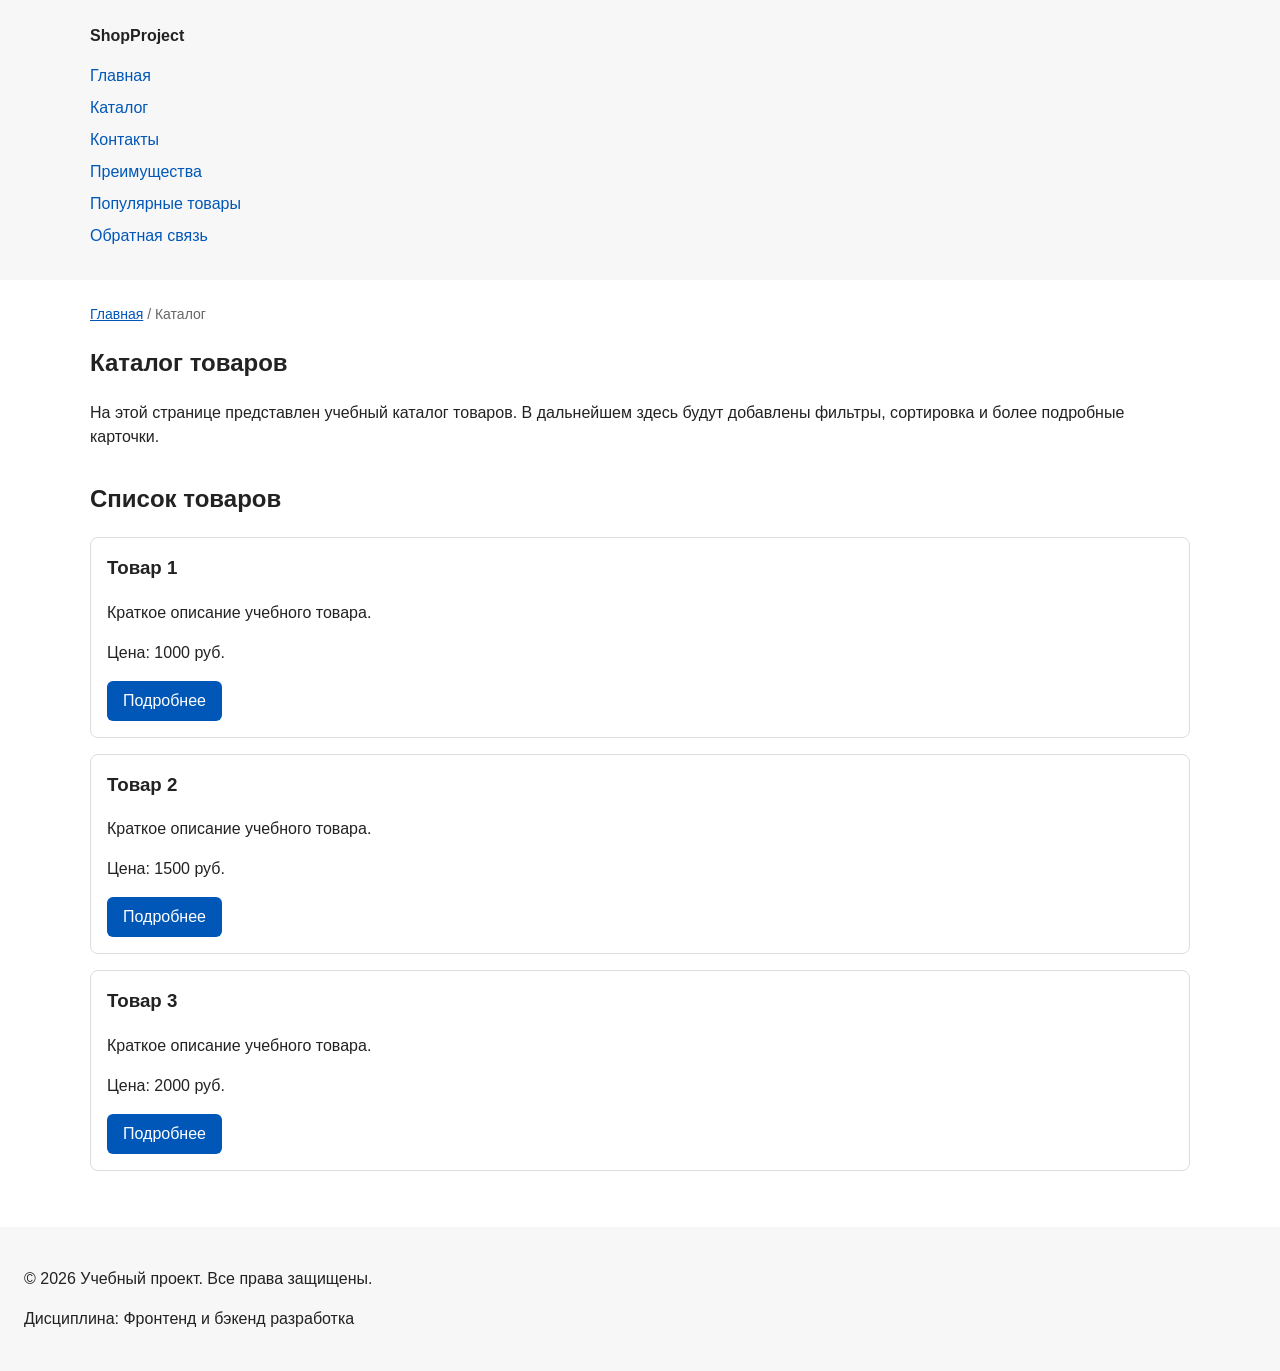
==== catalog.html @ 4cbf40bb "feat: add multi-page structure navigation and anchors" ====
<!DOCTYPE html>
<html lang="ru">
<head>
  <meta charset="UTF-8">
  <meta name="viewport" content="width=device-width, initial-scale=1.0">
  <meta property="og:type" content="website">
  <meta property="og:title" content="Учебный интернет-магазин">
  <meta property="og:description" content="Учебный frontend-проект интернет-магазина.">
  <meta property="og:image" content="https://username.github.io/kr1-html-css-shop/images/preview.jpg">
  <meta name="description" content="Каталог товаров учебного интернет-магазина.">
  <title>Каталог товаров — Учебный интернет-магазин</title>
  <link rel="stylesheet" href="css/style.css">
</head>
<body>
  <header>
    <div class="site-header">
      <a class="site-logo" href="index.html">ShopProject</a>

      <nav class="site-nav" aria-label="Основная навигация">
        <ul class="site-nav__list">
          <li><a href="index.html">Главная</a></li>
          <li><a href="catalog.html">Каталог</a></li>
          <li><a href="contacts.html">Контакты</a></li>
          <li><a href="index.html#advantages">Преимущества</a></li>
          <li><a href="index.html#popular">Популярные товары</a></li>
          <li><a href="index.html#contacts">Обратная связь</a></li>
        </ul>
      </nav>
    </div>
  </header>

  <main>
    <nav class="breadcrumbs" aria-label="Хлебные крошки">
      <a href="index.html">Главная</a>
      <span>Каталог</span>
    </nav>

    <section class="section">
      <h1>Каталог товаров</h1>
      <p>
        На этой странице представлен учебный каталог товаров.
        В дальнейшем здесь будут добавлены фильтры, сортировка и более
        подробные карточки.
      </p>
    </section>

    <section class="section">
      <h2>Список товаров</h2>

      <article class="product-card">
        <h3>Товар 1</h3>
        <p>Краткое описание учебного товара.</p>
        <p>Цена: 1000 руб.</p>
        <a class="button" href="index.html#popular">Подробнее</a>
      </article>

      <article class="product-card">
        <h3>Товар 2</h3>
        <p>Краткое описание учебного товара.</p>
        <p>Цена: 1500 руб.</p>
        <a class="button" href="index.html#popular">Подробнее</a>
      </article>

      <article class="product-card">
        <h3>Товар 3</h3>
        <p>Краткое описание учебного товара.</p>
        <p>Цена: 2000 руб.</p>
        <a class="button" href="index.html#popular">Подробнее</a>
      </article>
    </section>
  </main>

  <footer>
    <p>&copy; 2026 Учебный проект. Все права защищены.</p>
    <p>Дисциплина: Фронтенд и бэкенд разработка</p>
  </footer>
</body>
</html>
---- css/style.css ----
/* ===============================
   1. Переменные проекта
   =============================== */

:root {
  /* Основные цвета проекта */
  --color-bg: #ffffff;
  --color-text: #222222;
  --color-muted: #666666;
  --color-primary: #0057b8;
  --color-primary-dark: #003f86;
  --color-border: #dddddd;
  --color-surface: #f7f7f7;
  --color-surface-accent: #eef5ff;
  --color-danger: #b00020;
  --color-success: #168a2f;
  --color-success-bg: #eefaf0;
  --color-white: #ffffff;

  /* Отступы */
  --space-xs: 4px;
  --space-sm: 8px;
  --space-md: 16px;
  --space-lg: 24px;
  --space-xl: 32px;

  /* Скругления */
  --radius-sm: 6px;
  --radius-md: 8px;
  --radius-lg: 12px;

  /* Размеры */
  --container-width: 1100px;
}

/* ===============================
   2. Базовые стили
   =============================== */

* {
  box-sizing: border-box;
}

body {
  margin: 0;
  font-family: Arial, sans-serif;
  line-height: 1.5;
  color: var(--color-text);
  background-color: var(--color-bg);
}

header,
main,
footer {
  padding: var(--space-lg);
}

header {
  background-color: var(--color-surface);
}

footer {
  background-color: var(--color-surface);
}

.site-header {
  max-width: var(--container-width);
  margin: 0 auto;
}

.site-logo {
  font-weight: bold;
  text-decoration: none;
  color: var(--color-text);
}

.site-nav__list {
  padding: 0;
  margin: var(--space-md) 0 0;
  list-style: none;
}

.site-nav__list li {
  margin-bottom: var(--space-sm);
}

.site-nav__list a {
  color: var(--color-primary);
  text-decoration: none;
}

.site-nav__list a:hover {
  text-decoration: underline;
}

/* ===============================
   3. Общие элементы интерфейса
   =============================== */

a {
  color: var(--color-primary);
}

a:hover {
  color: var(--color-primary-dark);
}

a:focus-visible {
  outline: 2px solid var(--color-primary);
  outline-offset: 3px;
}

.button {
  display: inline-block;
  padding: var(--space-sm) var(--space-md);
  color: var(--color-white);
  background-color: var(--color-primary);
  text-decoration: none;
  border: none;
  border-radius: var(--radius-sm);
  cursor: pointer;
}

.button:hover {
  background-color: var(--color-primary-dark);
}

.button:focus-visible {
  outline: 2px solid var(--color-primary);
  outline-offset: 3px;
}

.button:disabled {
  opacity: 0.6;
  cursor: not-allowed;
}

/* ===============================
   4. Компоненты страницы
   =============================== */

.hero {
  max-width: var(--container-width);
  margin: 0 auto var(--space-xl);
  padding: var(--space-xl) var(--space-lg);
  background-color: var(--color-surface-accent);
  border-radius: var(--radius-lg);
}

.section {
  max-width: var(--container-width);
  margin: 0 auto var(--space-xl);
}

.section h2 {
  margin-top: 0;
}

.product-card {
  margin-bottom: var(--space-md);
  padding: var(--space-md);
  border: 1px solid var(--color-border);
  border-radius: var(--radius-md);
  background-color: var(--color-bg);
}

.product-card:hover {
  border-color: var(--color-primary);
}

.product-card h3 {
  margin-top: 0;
}

.aside-info {
  max-width: var(--container-width);
  margin: 0 auto var(--space-xl);
  padding: var(--space-md);
  border-left: 4px solid var(--color-primary);
  background-color: var(--color-surface);
}

/* ===============================
   5. Форма и модальное окно
   =============================== */

.order-dialog {
  width: min(100% - 32px, 560px);
  padding: var(--space-lg);
  border: none;
  border-radius: var(--radius-lg);
}

.order-dialog::backdrop {
  background-color: rgba(0, 0, 0, 0.5);
}

.form-field {
  margin-bottom: var(--space-md);
}

.form-field label {
  display: block;
  margin-bottom: var(--space-xs);
}

.form-field input,
.form-field select,
.form-field textarea {
  width: 100%;
  padding: 10px 12px;
  border: 1px solid var(--color-border);
  border-radius: var(--radius-sm);
  font: inherit;
}

.form-field input[type="checkbox"] {
  width: auto;
}

.form-field small {
  display: block;
  margin-top: var(--space-xs);
  color: var(--color-muted);
}

.form-field input:hover,
.form-field select:hover,
.form-field textarea:hover {
  border-color: var(--color-primary);
}

.form-field input:focus-visible,
.form-field select:focus-visible,
.form-field textarea:focus-visible,
.form-actions button:focus-visible {
  outline: 2px solid var(--color-primary);
  outline-offset: 3px;
}

[aria-invalid="true"] {
  border-color: var(--color-danger);
}

.form-actions {
  display: flex;
  gap: var(--space-md);
  margin-top: var(--space-lg);
}

.success-message {
  max-width: var(--container-width);
  margin: var(--space-lg) auto;
  padding: var(--space-md);
  border-left: 4px solid var(--color-success);
  background-color: var(--color-success-bg);
}

.breadcrumbs {
  max-width: var(--container-width);
  margin: 0 auto var(--space-md);
  font-size: 14px;
  color: var(--color-muted);
}

.breadcrumbs a {
  color: var(--color-primary);
}

.breadcrumbs span::before {
  content: " / ";
  color: var(--color-muted);
}
html {
  scroll-behavior: smooth;
}

:target {
  outline: 2px dashed var(--color-primary);
  outline-offset: 4px;
}
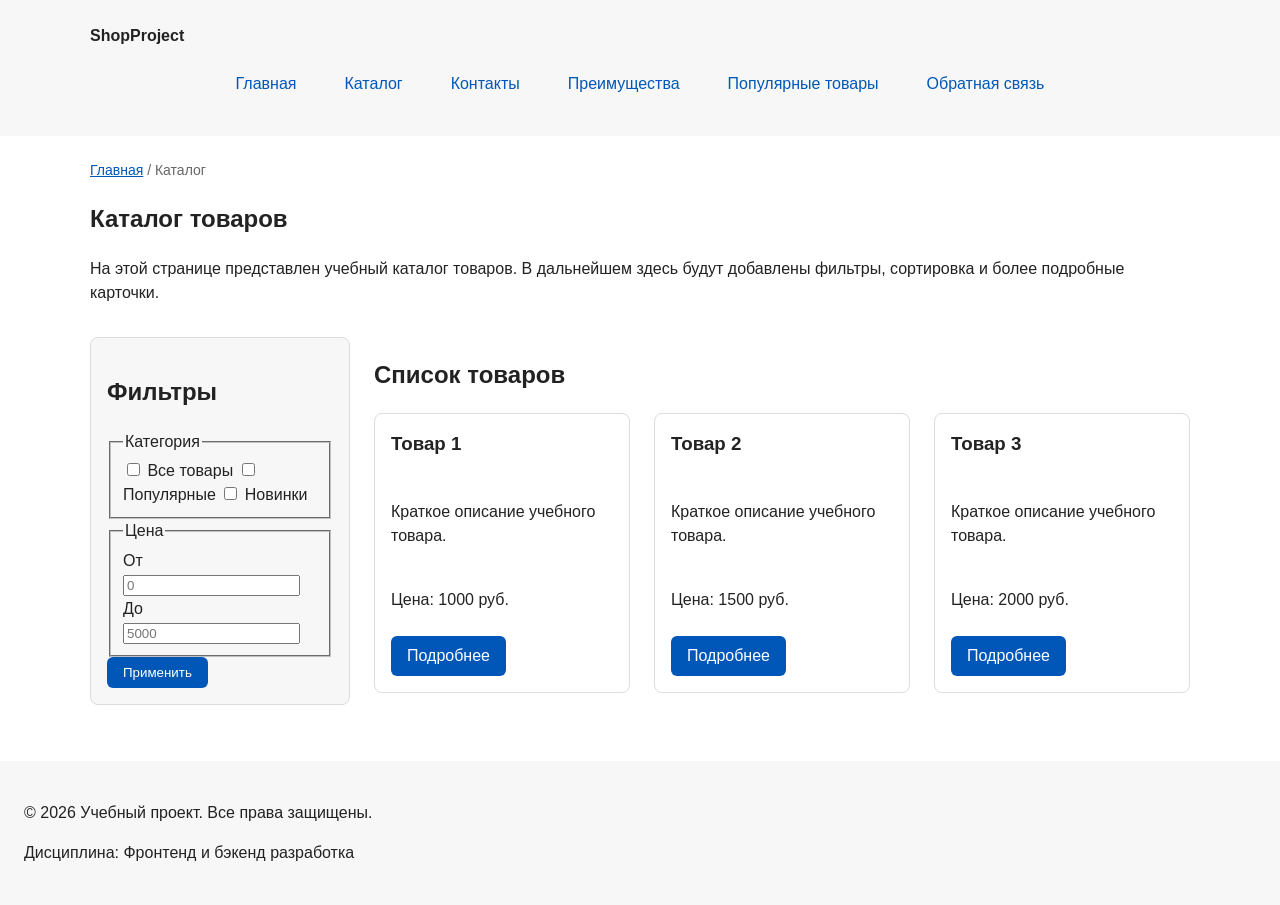
==== commit 83b08bcd: "feat: add flex navigation and grid catalog layout" ====
--- a/catalog.html
+++ b/catalog.html
@@ -44,29 +44,70 @@
       </p>
     </section>
 
-    <section class="section">
-      <h2>Список товаров</h2>
+    <section class="catalog-layout">
+      <aside class="catalog-filters">
+        <h2>Фильтры</h2>
 
-      <article class="product-card">
-        <h3>Товар 1</h3>
-        <p>Краткое описание учебного товара.</p>
-        <p>Цена: 1000 руб.</p>
-        <a class="button" href="index.html#popular">Подробнее</a>
-      </article>
+        <form class="filters-form" action="#" method="get">
+          <fieldset>
+            <legend>Категория</legend>
 
-      <article class="product-card">
-        <h3>Товар 2</h3>
-        <p>Краткое описание учебного товара.</p>
-        <p>Цена: 1500 руб.</p>
-        <a class="button" href="index.html#popular">Подробнее</a>
-      </article>
+            <label>
+              <input type="checkbox" name="category" value="all">
+              Все товары
+            </label>
 
-      <article class="product-card">
-        <h3>Товар 3</h3>
-        <p>Краткое описание учебного товара.</p>
-        <p>Цена: 2000 руб.</p>
-        <a class="button" href="index.html#popular">Подробнее</a>
-      </article>
+            <label>
+              <input type="checkbox" name="category" value="popular">
+              Популярные
+            </label>
+
+            <label>
+              <input type="checkbox" name="category" value="new">
+              Новинки
+            </label>
+          </fieldset>
+
+          <fieldset>
+            <legend>Цена</legend>
+
+            <label for="price-from">От</label>
+            <input id="price-from" name="price-from" type="number" min="0" placeholder="0">
+
+            <label for="price-to">До</label>
+            <input id="price-to" name="price-to" type="number" min="0" placeholder="5000">
+          </fieldset>
+
+          <button class="button" type="submit">Применить</button>
+        </form>
+      </aside>
+
+      <section class="catalog-products">
+        <h2>Список товаров</h2>
+
+        <div class="products-grid">
+          <article class="product-card">
+            <h3>Товар 1</h3>
+            <p>Краткое описание учебного товара.</p>
+            <p>Цена: 1000 руб.</p>
+            <a class="button" href="index.html#popular">Подробнее</a>
+          </article>
+
+          <article class="product-card">
+            <h3>Товар 2</h3>
+            <p>Краткое описание учебного товара.</p>
+            <p>Цена: 1500 руб.</p>
+            <a class="button" href="index.html#popular">Подробнее</a>
+          </article>
+
+          <article class="product-card">
+            <h3>Товар 3</h3>
+            <p>Краткое описание учебного товара.</p>
+            <p>Цена: 2000 руб.</p>
+            <a class="button" href="index.html#popular">Подробнее</a>
+          </article>
+        </div>
+      </section>
     </section>
   </main>
 
--- a/css/style.css
+++ b/css/style.css
@@ -75,6 +75,11 @@
 }
 
 .site-nav__list {
+  display: flex;
+  flex-wrap: wrap;
+  justify-content: center;
+  align-items: center;
+  gap: var(--space-md);
   padding: 0;
   margin: var(--space-md) 0 0;
   list-style: none;
@@ -85,13 +90,19 @@
 }
 
 .site-nav__list a {
+  display: inline-block;
+  padding: var(--space-sm) var(--space-md);
   color: var(--color-primary);
   text-decoration: none;
-}
+  border-radius: var(--radius-sm);
+}
+
 
 .site-nav__list a:hover {
-  text-decoration: underline;
-}
+  color: var(--color-white);
+  background-color: var(--color-primary);
+}
+
 
 /* ===============================
    3. Общие элементы интерфейса
@@ -157,12 +168,21 @@
 }
 
 .product-card {
-  margin-bottom: var(--space-md);
+  display: flex;
+  flex-direction: column;
+  gap: var(--space-sm);
+  margin-bottom: 0;
   padding: var(--space-md);
   border: 1px solid var(--color-border);
   border-radius: var(--radius-md);
   background-color: var(--color-bg);
 }
+
+.product-card .button {
+  margin-top: auto;
+  align-self: flex-start;
+}
+
 
 .product-card:hover {
   border-color: var(--color-primary);
@@ -279,3 +299,53 @@
   outline: 2px dashed var(--color-primary);
   outline-offset: 4px;
 }
+
+.products-grid {
+  display: grid;
+  grid-template-columns: repeat(3, 1fr);
+  gap: var(--space-lg);
+}
+
+
+.catalog-layout {
+  max-width: var(--container-width);
+  margin: 0 auto var(--space-xl);
+  display: grid;
+  grid-template-columns: 260px 1fr;
+  grid-template-areas: "filters products";
+  gap: var(--space-lg);
+}
+
+.catalog-filters {
+  grid-area: filters;
+  padding: var(--space-md);
+  border: 1px solid var(--color-border);
+  border-radius: var(--radius-md);
+  background-color: var(--color-surface);
+}
+
+.catalog-products {
+  grid-area: products;
+}
+
+
+.catalog-layout {
+  max-width: var(--container-width);
+  margin: 0 auto var(--space-xl);
+  display: grid;
+  grid-template-columns: 260px 1fr;
+  grid-template-areas: "filters products";
+  gap: var(--space-lg);
+}
+
+.catalog-filters {
+  grid-area: filters;
+  padding: var(--space-md);
+  border: 1px solid var(--color-border);
+  border-radius: var(--radius-md);
+  background-color: var(--color-surface);
+}
+
+.catalog-products {
+  grid-area: products;
+}
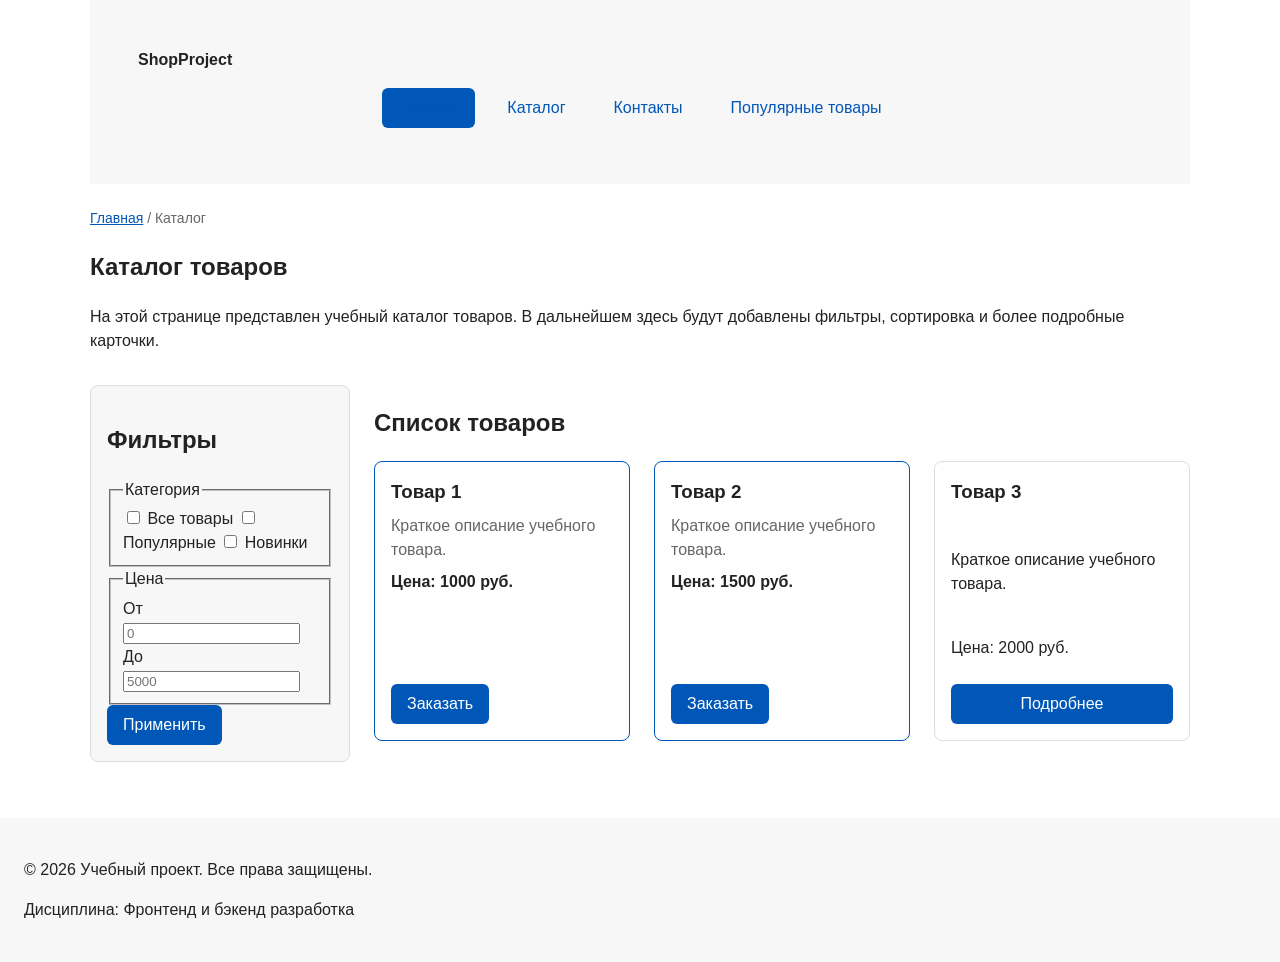
==== commit 244c1950: "refactor: apply BEM naming to CSS classes" ====
--- a/catalog.html
+++ b/catalog.html
@@ -12,18 +12,27 @@
   <link rel="stylesheet" href="css/style.css">
 </head>
 <body>
-  <header>
-    <div class="site-header">
-      <a class="site-logo" href="index.html">ShopProject</a>
-
+  <header class="site-header">
+    <div class="site-header__inner">
+      <a class="site-header__logo" href="index.html">ShopProject</a>
       <nav class="site-nav" aria-label="Основная навигация">
         <ul class="site-nav__list">
-          <li><a href="index.html">Главная</a></li>
-          <li><a href="catalog.html">Каталог</a></li>
-          <li><a href="contacts.html">Контакты</a></li>
-          <li><a href="index.html#advantages">Преимущества</a></li>
-          <li><a href="index.html#popular">Популярные товары</a></li>
-          <li><a href="index.html#contacts">Обратная связь</a></li>
+          <li class="site-nav__item">
+            <a class="site-nav__link site-nav__link--active" href="index.html">
+              Главная
+            </a>
+          </li>
+          <li class="site-nav__item">
+            <a class="site-nav__link" href="catalog.html">Каталог</a>
+          </li>
+          <li class="site-nav__item">
+            <a class="site-nav__link" href="contacts.html">Контакты</a>
+          </li>
+          <li class="site-nav__item">
+            <a class="site-nav__link" href="index.html#popular">
+              Популярные товары
+            </a>
+          </li>
         </ul>
       </nav>
     </div>
@@ -31,8 +40,8 @@
 
   <main>
     <nav class="breadcrumbs" aria-label="Хлебные крошки">
-      <a href="index.html">Главная</a>
-      <span>Каталог</span>
+      <a class="breadcrumbs__link" href="index.html">Главная</a>
+      <span class="breadcrumbs__current">Каталог</span>
     </nav>
 
     <section class="section">
@@ -78,7 +87,7 @@
             <input id="price-to" name="price-to" type="number" min="0" placeholder="5000">
           </fieldset>
 
-          <button class="button" type="submit">Применить</button>
+          <button class="button button--primary" type="submit">Применить</button>
         </form>
       </aside>
 
@@ -86,25 +95,41 @@
         <h2>Список товаров</h2>
 
         <div class="products-grid">
-          <article class="product-card">
-            <h3>Товар 1</h3>
-            <p>Краткое описание учебного товара.</p>
-            <p>Цена: 1000 руб.</p>
-            <a class="button" href="index.html#popular">Подробнее</a>
+          <article class="product-card product-card--featured">
+            <h3 class="product-card__title">Товар 1</h3>
+            <p class="product-card__description">Краткое описание учебного товара.</p>
+            <p class="product-card__price">Цена: 1000 руб.</p>
+            <button
+              class="button button--primary product-card__button"
+              type="button"
+              data-product="Товар 1"
+            >
+              Заказать
+            </button>
           </article>
-
-          <article class="product-card">
-            <h3>Товар 2</h3>
-            <p>Краткое описание учебного товара.</p>
-            <p>Цена: 1500 руб.</p>
-            <a class="button" href="index.html#popular">Подробнее</a>
+          <article class="product-card product-card--featured">
+            <h3 class="product-card__title">Товар 2</h3>
+            <p class="product-card__description">Краткое описание учебного товара.</p>
+            <p class="product-card__price">Цена: 1500 руб.</p>
+            <button
+              class="button button--primary product-card__button"
+              type="button"
+              data-product="Товар 2"
+            >
+              Заказать
+            </button>
           </article>
-
           <article class="product-card">
             <h3>Товар 3</h3>
             <p>Краткое описание учебного товара.</p>
             <p>Цена: 2000 руб.</p>
-            <a class="button" href="index.html#popular">Подробнее</a>
+            <button
+              class="button button--primary"
+              type="button"
+              data-product="Товар 3"
+            >
+              Подробнее
+            </button>
           </article>
         </div>
       </section>
--- a/css/style.css
+++ b/css/style.css
@@ -124,16 +124,31 @@
 .button {
   display: inline-block;
   padding: var(--space-sm) var(--space-md);
+  border: none;
+  border-radius: var(--radius-sm);
+  font: inherit;
+  text-decoration: none;
+  cursor: pointer;
+}
+
+.button--primary {
   color: var(--color-white);
   background-color: var(--color-primary);
-  text-decoration: none;
-  border: none;
-  border-radius: var(--radius-sm);
-  cursor: pointer;
-}
-
-.button:hover {
+}
+
+.button--primary:hover {
   background-color: var(--color-primary-dark);
+}
+
+.button--secondary {
+  color: var(--color-primary);
+  background-color: transparent;
+  border: 1px solid var(--color-primary);
+}
+
+.button--secondary:hover {
+  color: var(--color-white);
+  background-color: var(--color-primary);
 }
 
 .button:focus-visible {
@@ -141,7 +156,8 @@
   outline-offset: 3px;
 }
 
-.button:disabled {
+.button:disabled,
+.button--disabled {
   opacity: 0.6;
   cursor: not-allowed;
 }
@@ -171,21 +187,46 @@
   display: flex;
   flex-direction: column;
   gap: var(--space-sm);
-  margin-bottom: 0;
   padding: var(--space-md);
   border: 1px solid var(--color-border);
   border-radius: var(--radius-md);
   background-color: var(--color-bg);
 }
 
-.product-card .button {
+.product-card:hover {
+  border-color: var(--color-primary);
+}
+
+.product-card--featured {
+  border-color: var(--color-primary);
+}
+
+.product-card--discount {
+  border-color: var(--color-danger);
+}
+
+.product-card__title {
+  margin: 0;
+  color: var(--color-text);
+}
+
+.product-card__description {
+  margin: 0;
+  color: var(--color-muted);
+}
+
+.product-card__price {
+  margin: 0;
+  font-weight: 700;
+}
+
+.product-card--discount .product-card__price {
+  color: var(--color-danger);
+}
+
+.product-card__button {
   margin-top: auto;
   align-self: flex-start;
-}
-
-
-.product-card:hover {
-  border-color: var(--color-primary);
 }
 
 .product-card h3 {
@@ -215,18 +256,22 @@
   background-color: rgba(0, 0, 0, 0.5);
 }
 
-.form-field {
+.order-dialog__title {
+  margin-top: 0;
+}
+
+.order-form__field {
   margin-bottom: var(--space-md);
 }
 
-.form-field label {
+.order-form__label {
   display: block;
   margin-bottom: var(--space-xs);
 }
 
-.form-field input,
-.form-field select,
-.form-field textarea {
+.order-form__input,
+.order-form__select,
+.order-form__textarea {
   width: 100%;
   padding: 10px 12px;
   border: 1px solid var(--color-border);
@@ -234,26 +279,25 @@
   font: inherit;
 }
 
-.form-field input[type="checkbox"] {
+.order-form__input[type="checkbox"] {
   width: auto;
 }
 
-.form-field small {
+.order-form__hint {
   display: block;
   margin-top: var(--space-xs);
   color: var(--color-muted);
 }
 
-.form-field input:hover,
-.form-field select:hover,
-.form-field textarea:hover {
+.order-form__input:hover,
+.order-form__select:hover,
+.order-form__textarea:hover {
   border-color: var(--color-primary);
 }
 
-.form-field input:focus-visible,
-.form-field select:focus-visible,
-.form-field textarea:focus-visible,
-.form-actions button:focus-visible {
+.order-form__input:focus-visible,
+.order-form__select:focus-visible,
+.order-form__textarea:focus-visible {
   outline: 2px solid var(--color-primary);
   outline-offset: 3px;
 }
@@ -262,7 +306,7 @@
   border-color: var(--color-danger);
 }
 
-.form-actions {
+.order-form__actions {
   display: flex;
   gap: var(--space-md);
   margin-top: var(--space-lg);
@@ -283,8 +327,13 @@
   color: var(--color-muted);
 }
 
-.breadcrumbs a {
+.breadcrumbs__link {
   color: var(--color-primary);
+}
+
+.breadcrumbs__current::before {
+  content: " / ";
+  color: var(--color-muted);
 }
 
 .breadcrumbs span::before {
@@ -349,3 +398,60 @@
 .catalog-products {
   grid-area: products;
 }
+
+
+.site-header {
+  background-color: var(--color-surface);
+}
+
+.site-header__inner {
+  max-width: var(--container-width);
+  margin: 0 auto;
+  padding: var(--space-lg);
+}
+
+.site-header__logo {
+  font-weight: 700;
+  color: var(--color-text);
+  text-decoration: none;
+}
+
+.site-nav__list {
+  display: flex;
+  flex-wrap: wrap;
+  justify-content: center;
+  align-items: center;
+  gap: var(--space-md);
+  padding: 0;
+  margin: var(--space-md) 0 0;
+  list-style: none;
+}
+
+.site-nav__link {
+  display: inline-block;
+  padding: var(--space-sm) var(--space-md);
+  color: var(--color-primary);
+  text-decoration: none;
+  border-radius: var(--radius-sm);
+}
+
+.site-nav__link:hover {
+  color: var(--color-white);
+  background-color: var(--color-primary);
+}
+
+.site-nav__link:focus-visible {
+  outline: 2px solid var(--color-primary);
+  outline-offset: 3px;
+}
+
+.site-nav__link--active {
+  color: var(--color-white);
+  background-color: var(--color-primary);
+}
+
+.products-grid {
+  display: grid;
+  grid-template-columns: repeat(3, 1fr);
+  gap: var(--space-lg);
+}
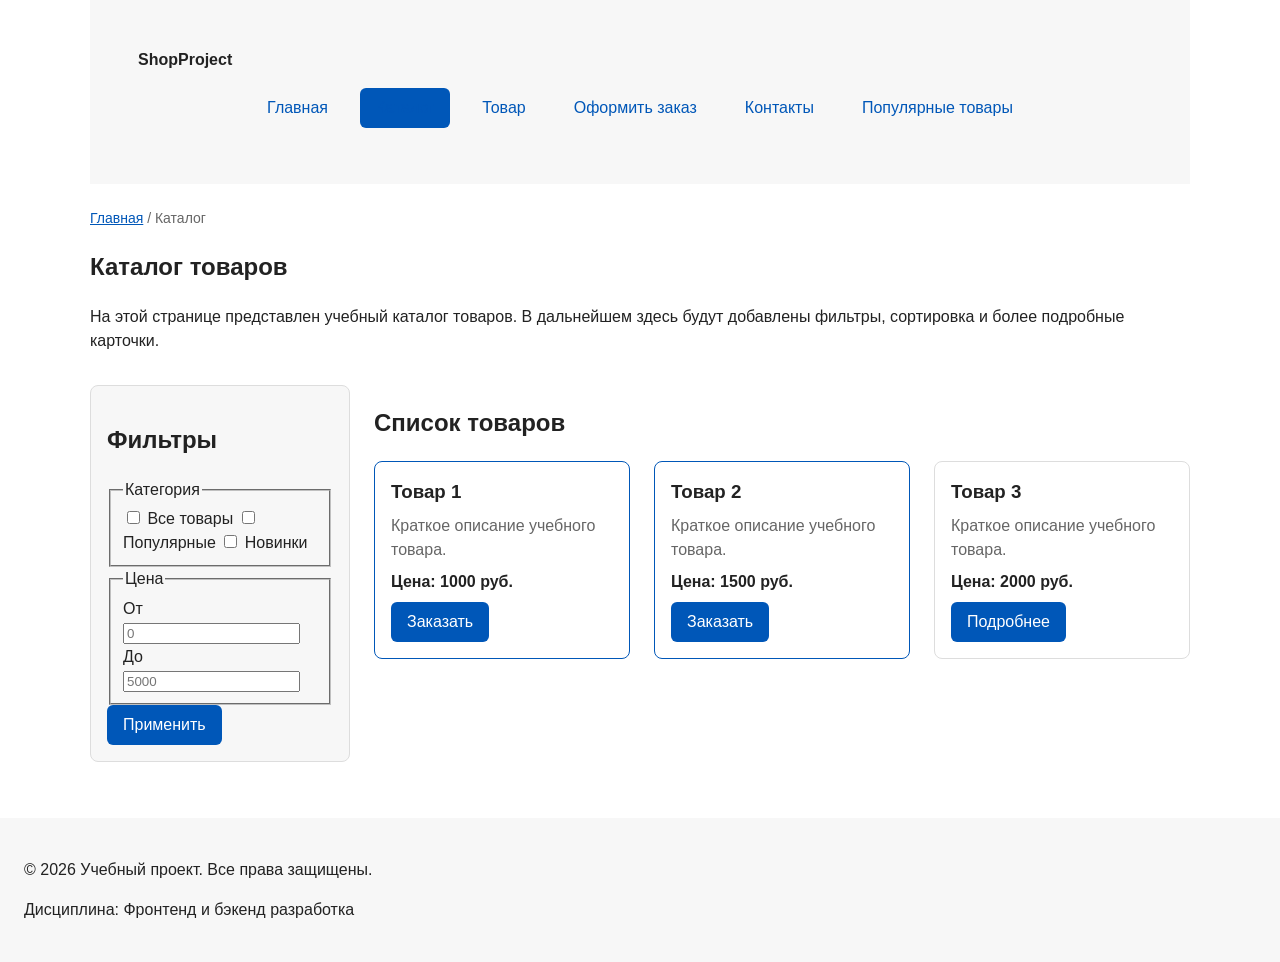
==== commit 90db1643: "fix:fix-all-files" ====
--- a/catalog.html
+++ b/catalog.html
@@ -18,12 +18,16 @@
       <nav class="site-nav" aria-label="Основная навигация">
         <ul class="site-nav__list">
           <li class="site-nav__item">
-            <a class="site-nav__link site-nav__link--active" href="index.html">
-              Главная
-            </a>
+            <a class="site-nav__link" href="index.html">Главная</a>
           </li>
           <li class="site-nav__item">
-            <a class="site-nav__link" href="catalog.html">Каталог</a>
+            <a class="site-nav__link site-nav__link--active" href="catalog.html" aria-current="page">Каталог</a>
+          </li>
+          <li class="site-nav__item">
+            <a class="site-nav__link" href="product.html">Товар</a>
+          </li>
+          <li class="site-nav__item">
+            <a class="site-nav__link" href="order.html">Оформить заказ</a>
           </li>
           <li class="site-nav__item">
             <a class="site-nav__link" href="contacts.html">Контакты</a>
@@ -41,7 +45,7 @@
   <main>
     <nav class="breadcrumbs" aria-label="Хлебные крошки">
       <a class="breadcrumbs__link" href="index.html">Главная</a>
-      <span class="breadcrumbs__current">Каталог</span>
+      <span class="breadcrumbs__current" aria-current="page">Каталог</span>
     </nav>
 
     <section class="section">
@@ -120,16 +124,10 @@
             </button>
           </article>
           <article class="product-card">
-            <h3>Товар 3</h3>
-            <p>Краткое описание учебного товара.</p>
-            <p>Цена: 2000 руб.</p>
-            <button
-              class="button button--primary"
-              type="button"
-              data-product="Товар 3"
-            >
-              Подробнее
-            </button>
+            <h3 class="product-card__title">Товар 3</h3>
+            <p class="product-card__description">Краткое описание учебного товара.</p>
+            <p class="product-card__price">Цена: 2000 руб.</p>
+            <a class="button button--primary product-card__button" href="product.html">Подробнее</a>
           </article>
         </div>
       </section>
